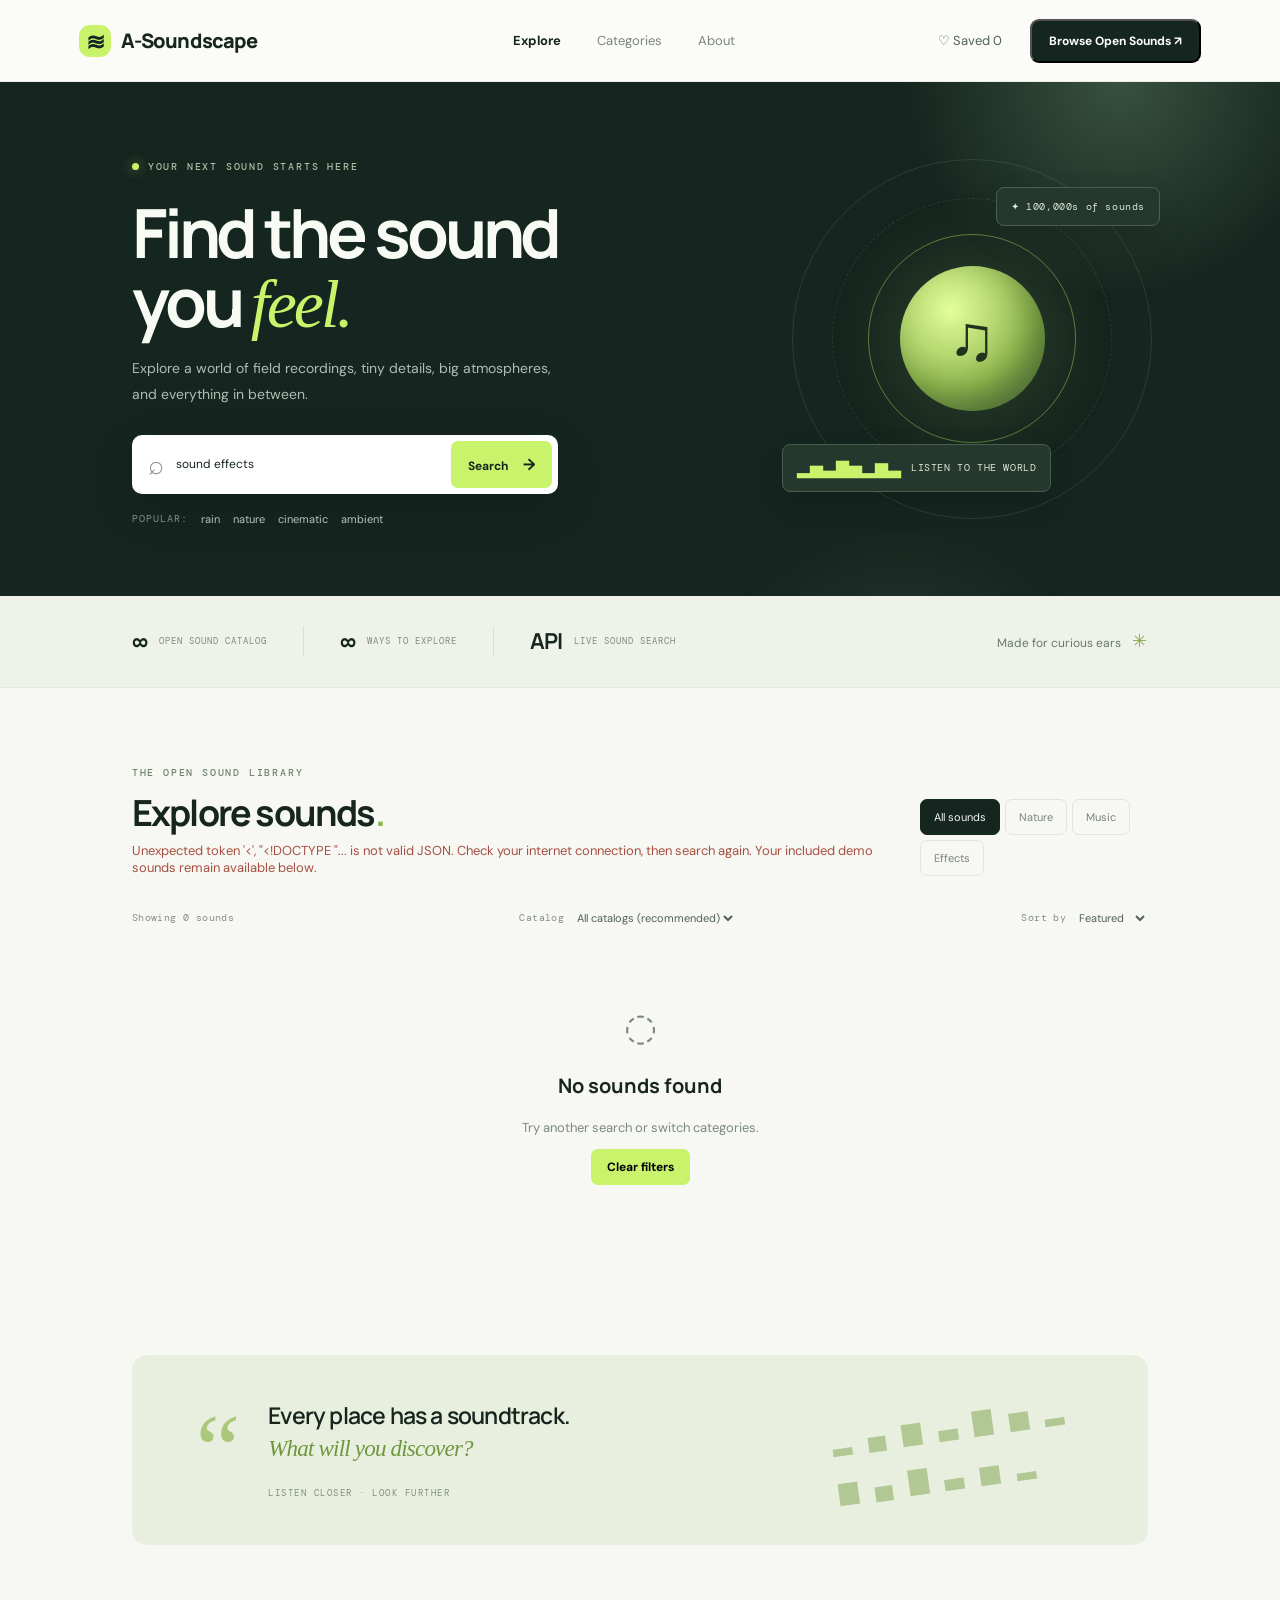
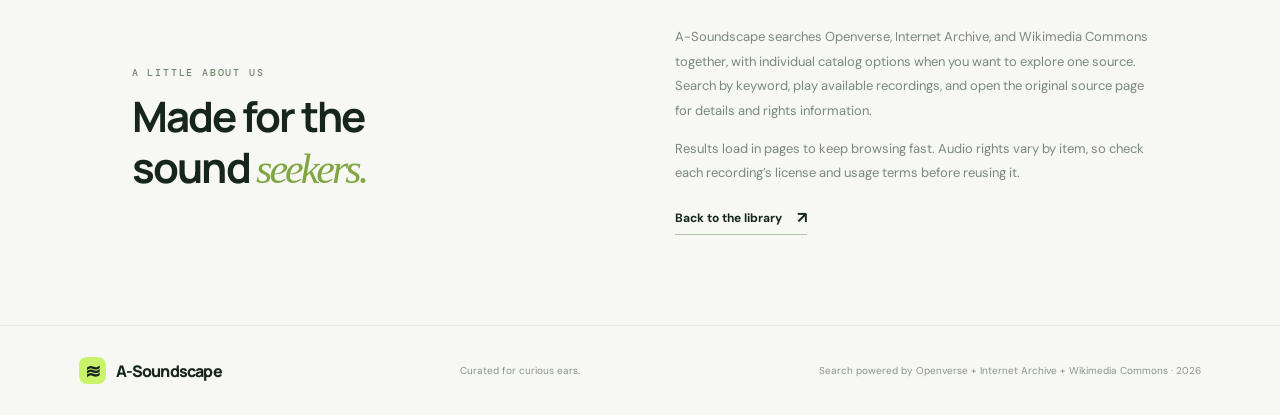
==== Sounder/index.html @ 0fb224e1 "Add files via upload" ====
<!doctype html>
<html lang="en">
<head>
<meta charset="utf-8">
<meta name="viewport" content="width=device-width,initial-scale=1">
<title>A-Soundscape — Discover sounds</title>
<meta name="description" content="A sound discovery library with playable ambient effects and audio previews.">
<link rel="stylesheet" href="style.css">
</head>
<body>
<header class="topbar">
  <a class="brand" href="#" aria-label="A-Soundscape home"><span class="brand-mark">≋</span><span>A-Soundscape</span></a>
  <nav class="nav"><a class="active" href="#explore">Explore</a><a href="#categories">Categories</a><a href="#about">About</a></nav>
  <div class="header-actions"><button class="text-btn" id="savedToggle">♡ Saved <span id="savedCount">0</span></button><button class="upload-btn" id="apiSettingsBtn" type="button">Browse Open Sounds ↗</button></div>
  <button class="menu-btn" id="menuBtn" aria-label="Toggle menu">☰</button>
</header>
<main>
  <section class="hero">
    <div class="hero-orb orb-one"></div><div class="hero-orb orb-two"></div>
    <div class="hero-copy">
      <div class="eyebrow"><span class="live-dot"></span> YOUR NEXT SOUND STARTS HERE</div>
      <h1>Find the sound<br>you <em>feel.</em></h1>
      <p>Explore a world of field recordings, tiny details, big atmospheres, and everything in between.</p>
      <form class="searchbar" id="searchForm"><span class="search-icon">⌕</span><input id="searchInput" placeholder="Search sounds, moods, places..." autocomplete="off"><button type="submit">Search <span>→</span></button></form>
      <div class="popular"><span>POPULAR:</span><button data-search="rain">rain</button><button data-search="nature">nature</button><button data-search="cinematic">cinematic</button><button data-search="ambient">ambient</button></div>
    </div>
    <div class="hero-art" aria-hidden="true">
      <div class="art-ring ring-a"></div><div class="art-ring ring-b"></div><div class="art-ring ring-c"></div>
      <div class="art-core"><span>♫</span></div>
      <div class="floating-tag tag-top">✦ 100,000s of sounds</div><div class="floating-tag tag-bottom"><span class="mini-wave">▂▅▃▇▅▂▆▃</span> LISTEN TO THE WORLD</div>
    </div>
  </section>
  <section class="stats-strip"><div><strong>∞</strong><span>OPEN SOUND CATALOG</span></div><i></i><div><strong>∞</strong><span>WAYS TO EXPLORE</span></div><i></i><div><strong>API</strong><span>LIVE SOUND SEARCH</span></div><div class="strip-note">Made for curious ears <span>✳</span></div></section>
  <section class="content-section" id="explore">
    <div class="section-heading"><div><div class="eyebrow dark-eyebrow">THE OPEN SOUND LIBRARY</div><h2 id="sectionTitle">Explore sounds<span>.</span></h2><p class="section-subtitle" id="apiStatus">Searches open-licensed audio sources through a local server — no API key required.</p></div><div class="view-controls"><button class="filter-chip selected" data-filter="all">All sounds</button><button class="filter-chip" data-filter="nature">Nature</button><button class="filter-chip" data-filter="music">Music</button><button class="filter-chip" data-filter="effects">Effects</button></div></div>
    <div class="library-toolbar"><span id="resultCount">Showing 8 sounds</span><label>Catalog <select id="sourceSelect"><option value="all">All catalogs (recommended)</option><option value="openverse">Openverse</option><option value="archive">Internet Archive</option><option value="commons">Wikimedia Commons</option></select></label><label>Sort by <select id="sortSelect"><option value="featured">Featured</option><option value="az">Name A–Z</option><option value="duration">Duration</option></select></label></div>
    <div class="sound-grid" id="soundGrid"></div>
    <div class="empty-state" id="emptyState" hidden><div>◌</div><h3>No sounds found</h3><p>Try another search or switch categories.</p><button class="reset-btn" id="resetSearch">Clear filters</button></div><div class="load-more-wrap"><button class="reset-btn" id="loadMoreBtn" hidden>Load more sounds ↓</button></div>
  </section>
  <section class="quote-banner" id="categories"><div class="quote-symbol">“</div><div><p>Every place has a soundtrack.<br><em>What will you discover?</em></p><span>LISTEN CLOSER · LOOK FURTHER</span></div><div class="quote-waves">▂ ▄ ▆ ▃ ▇ ▅ ▂ ▆ ▄ ▇ ▃ ▅ ▂</div></section>
  <section class="about-section" id="about"><div><div class="eyebrow dark-eyebrow">A LITTLE ABOUT US</div><h2>Made for the<br>sound <em>seekers.</em></h2></div><div class="about-copy"><p>A-Soundscape searches Openverse, Internet Archive, and Wikimedia Commons together, with individual catalog options when you want to explore one source. Search by keyword, play available recordings, and open the original source page for details and rights information.</p><p>Results load in pages to keep browsing fast. Audio rights vary by item, so check each recording’s license and usage terms before reusing it.</p><a href="#explore" class="inline-link">Back to the library <span>↗</span></a></div></section>
</main>
<footer><a class="brand footer-brand" href="#"><span class="brand-mark">≋</span><span>A-Soundscape</span></a><span>Curated for curious ears.</span><span>Search powered by Openverse + Internet Archive + Wikimedia Commons · 2026</span></footer>
<div class="now-playing" id="nowPlaying" aria-live="polite"><div class="np-art">♫</div><div class="np-info"><strong id="npTitle">Nothing playing</strong><span id="npMeta">Choose a sound to begin</span></div><button id="npPlay" aria-label="Play or pause">▶</button><div class="np-progress"><span id="npProgress"></span></div><button id="npClose" aria-label="Close player">×</button></div>
<div class="api-modal" id="apiModal" hidden><div class="api-dialog"><button class="api-close" id="apiClose" aria-label="Close">×</button><div class="eyebrow dark-eyebrow">LIVE CATALOG CONNECTION</div><h2>Browse <em>Open Sounds.</em></h2><p>A-Soundscape searches Openverse, Internet Archive, and Wikimedia Commons through a local server adapter. Catalogs have their own rate limits and licensing rules; no API key is required for these sources.</p><div class="api-actions"><a href="https://openverse.org/" target="_blank" rel="noopener">Explore Openverse ↗</a><button id="saveApiKey">Search catalog</button></div><small>The catalog contains many kinds of audio, not every item is a sound effect, and rights vary. Open the source item to review its license before reusing a recording.</small></div></div><script src="app.js"></script>
</body>
</html>
---- Sounder/style.css ----
@import url('https://fonts.googleapis.com/css2?family=DM+Mono:wght@400;500&family=DM+Sans:wght@400;500;600;700&family=Manrope:wght@400;500;600;700;800&display=swap');
:root{--ink:#17251f;--muted:#718078;--paper:#f7f8f4;--green:#c9f36b;--dark:#15251f;--line:#e5e9e1;--orange:#f5a878}
*{box-sizing:border-box}html{scroll-behavior:smooth}body{margin:0;background:var(--paper);color:var(--ink);font-family:'DM Sans',sans-serif}button,input,select{font:inherit}button,a{-webkit-tap-highlight-color:transparent}a{color:inherit;text-decoration:none}.topbar{height:82px;padding:0 6.2%;display:flex;align-items:center;justify-content:space-between;background:#fbfcf8;border-bottom:1px solid #edf0e9;position:sticky;top:0;z-index:20}.brand{display:flex;align-items:center;gap:10px;font:800 20px Manrope,sans-serif;letter-spacing:-.8px}.brand-mark{display:grid;place-items:center;width:32px;height:32px;border-radius:11px;background:var(--green);font-size:23px;color:var(--dark);font-weight:800}.nav{display:flex;gap:36px;margin-left:60px}.nav a{font-size:13px;color:#7a857e;transition:.2s}.nav a:hover,.nav a.active{color:var(--ink);font-weight:700}.header-actions{display:flex;align-items:center;gap:22px}.text-btn{border:0;background:none;color:#526158;font-size:13px;cursor:pointer}.upload-btn{background:var(--dark);color:white;border-radius:9px;padding:12px 17px;font-size:12px;font-weight:700}.menu-btn{display:none;background:none;border:0;font-size:22px}
.hero{position:relative;overflow:hidden;min-height:480px;background:var(--dark);color:#f8fbf4;padding:78px 10.3% 70px;display:flex;align-items:center}.hero-copy{position:relative;z-index:2;max-width:570px}.eyebrow{font:500 10px 'DM Mono',monospace;letter-spacing:1.8px;color:#a7bd9f;display:flex;align-items:center;gap:9px}.live-dot{width:7px;height:7px;border-radius:50%;background:var(--green);box-shadow:0 0 12px #c9f36b88}.hero h1{font:700 clamp(48px,5.3vw,72px)/1.02 Manrope,sans-serif;letter-spacing:-4px;margin:25px 0 17px}.hero h1 em,.about-section h2 em{font-family:Georgia,serif;font-weight:400;color:var(--green);letter-spacing:-3px}.hero-copy>p{font-size:14px;line-height:1.8;color:#b1bdb4;max-width:425px;margin:0 0 28px}.searchbar{display:flex;align-items:center;background:#fff;border-radius:10px;padding:6px 6px 6px 16px;width:min(510px,100%);box-shadow:0 15px 50px #0002}.search-icon{font-size:27px;color:#8a968e;line-height:1;margin-right:10px}.searchbar input{min-width:0;flex:1;border:0;outline:0;color:var(--ink);font-size:12px}.searchbar input::placeholder{color:#9ba49e}.searchbar button{border:0;background:var(--green);border-radius:7px;padding:13px 17px;font-weight:700;font-size:12px;color:var(--dark);cursor:pointer}.searchbar button span{padding-left:12px;font-size:16px}.popular{display:flex;align-items:center;gap:13px;margin-top:18px;flex-wrap:wrap}.popular span{font:10px 'DM Mono',monospace;color:#7f9285;letter-spacing:1px}.popular button{border:0;background:none;color:#b6c4b8;padding:0;font-size:11px;cursor:pointer}.popular button:hover{color:var(--green)}.hero-art{position:absolute;right:10%;top:50%;transform:translateY(-50%);width:360px;height:360px;border-radius:50%;display:grid;place-items:center}.hero-orb{position:absolute;border-radius:50%;filter:blur(1px)}.orb-one{width:440px;height:440px;right:-60px;top:-220px;background:radial-gradient(circle,#38513f 0,transparent 70%)}.orb-two{width:400px;height:400px;right:14%;bottom:-320px;background:radial-gradient(circle,#273c32 0,transparent 70%)}.art-ring{position:absolute;border:1px solid #7d967c35;border-radius:50%;width:100%;height:100%;animation:rotate 30s linear infinite}.ring-b{width:78%;height:78%;border-style:dashed;animation-direction:reverse;animation-duration:40s}.ring-c{width:58%;height:58%;border-color:#c9f36b66}.art-core{width:145px;height:145px;border-radius:50%;display:grid;place-items:center;background:radial-gradient(circle at 35% 30%,#e3ff9b,#91b94f 58%,#456a36);box-shadow:0 0 80px #c9f36b2b,inset -15px -17px 30px #263c1f55;color:#23321d;font-size:64px}.floating-tag{position:absolute;background:#24382d;border:1px solid #4a5f4e;border-radius:8px;padding:12px 14px;font:10px 'DM Mono',monospace;letter-spacing:.6px;color:#dce7d8;box-shadow:0 12px 30px #0002}.tag-top{top:28px;right:-8px}.tag-bottom{bottom:27px;left:-10px;display:flex;align-items:center;gap:10px}.mini-wave{color:var(--green);font-size:17px;letter-spacing:0}@keyframes rotate{to{transform:rotate(360deg)}}
.stats-strip{min-height:92px;padding:20px 10.3%;display:flex;align-items:center;gap:36px;background:#eef2e9;border-bottom:1px solid #e5eae0}.stats-strip>div:not(.strip-note){display:flex;align-items:center;gap:12px}.stats-strip strong{font:700 22px Manrope,sans-serif;letter-spacing:-1px}.stats-strip span{font:9px 'DM Mono',monospace;letter-spacing:1px;color:#7e8b7f}.stats-strip i{height:30px;width:1px;background:#d8dfd4}.strip-note{margin-left:auto;color:#68786b;font-size:12px}.strip-note span{font-size:18px;color:#86aa44;margin-left:8px}
.content-section{padding:78px 10.3% 82px}.section-heading{display:flex;justify-content:space-between;align-items:end;gap:30px}.dark-eyebrow{color:#71836f}.section-heading h2,.about-section h2{font:700 36px/1.2 Manrope,sans-serif;letter-spacing:-1.8px;margin:12px 0 8px}.section-heading h2 span{color:#8db84c}.section-subtitle{color:#87928a;font-size:13px;margin:0}.view-controls{display:flex;gap:5px;flex-wrap:wrap}.filter-chip{border:1px solid #e0e6dc;background:transparent;border-radius:7px;padding:10px 13px;font-size:11px;color:#78847a;cursor:pointer;transition:.2s}.filter-chip.selected,.filter-chip:hover{background:var(--dark);border-color:var(--dark);color:#f5f8f0}.library-toolbar{display:flex;justify-content:space-between;align-items:center;margin:34px 0 16px;color:#849087;font:10px 'DM Mono',monospace;letter-spacing:.4px}.library-toolbar label{display:flex;align-items:center;gap:9px}.library-toolbar select{background:transparent;border:0;color:#526057;font:11px 'DM Sans',sans-serif;outline:0;cursor:pointer}.sound-grid{display:grid;grid-template-columns:repeat(4,minmax(0,1fr));gap:17px}.sound-card{min-width:0;background:#fff;border:1px solid #e9ede6;border-radius:12px;overflow:hidden;transition:transform .25s,box-shadow .25s,border-color .25s}.sound-card:hover{transform:translateY(-4px);box-shadow:0 15px 35px #17251f0c;border-color:#d6e0ce}.sound-art{height:130px;position:relative;display:grid;place-items:center;overflow:hidden;background:var(--artbg,#e5efdc)}.sound-art:before,.sound-art:after{content:"";position:absolute;border-radius:50%;border:1px solid #ffffff65;width:125px;height:125px}.sound-art:after{width:88px;height:88px}.art-icon{position:relative;z-index:1;width:58px;height:58px;border-radius:50%;display:grid;place-items:center;background:#ffffffa6;backdrop-filter:blur(6px);font-size:24px;color:#344638;box-shadow:0 8px 20px #1b2a1a10}.card-top{position:absolute;z-index:2;top:11px;left:11px;right:11px;display:flex;justify-content:space-between;align-items:center}.category-label{background:#ffffffbb;padding:5px 7px;border-radius:4px;color:#455a49;font:9px 'DM Mono',monospace;text-transform:uppercase;letter-spacing:.5px}.save-btn{border:0;background:#ffffffbb;width:27px;height:27px;border-radius:50%;font-size:17px;line-height:1;color:#6f7e70;cursor:pointer}.save-btn.saved{color:#df745a;background:white}.play-btn{position:absolute;z-index:2;bottom:10px;right:11px;border:0;background:var(--dark);color:white;border-radius:50%;width:33px;height:33px;font-size:12px;cursor:pointer;box-shadow:0 5px 14px #0002;transition:.2s}.play-btn:hover{transform:scale(1.08);background:#344a3b}.sound-card.playing .play-btn{background:#9bc94f;color:#1b2a1a}.sound-card.playing .sound-art:before{animation:pulse 2s ease-out infinite}.sound-card.playing .sound-art:after{animation:pulse 2s .5s ease-out infinite}@keyframes pulse{0%{transform:scale(.7);opacity:.8}100%{transform:scale(1.55);opacity:0}}.sound-details{padding:15px 14px 13px}.sound-title{font:700 14px Manrope,sans-serif;letter-spacing:-.3px;margin:0 0 6px;white-space:nowrap;overflow:hidden;text-overflow:ellipsis}.sound-description{font-size:11px;line-height:1.55;color:#8b968d;margin:0;min-height:34px}.card-meta{display:flex;align-items:center;justify-content:space-between;border-top:1px solid #eff1ed;margin-top:14px;padding-top:11px;color:#879187;font:9px 'DM Mono',monospace}.card-meta span:last-child{color:#65766a}.empty-state{text-align:center;padding:60px 20px;color:#7b897e}.empty-state>div{font-size:38px}.empty-state h3{color:var(--ink);font:700 20px Manrope,sans-serif}.empty-state p{font-size:13px}.reset-btn{border:0;background:var(--green);padding:10px 16px;border-radius:7px;font-size:12px;font-weight:700;cursor:pointer}
.quote-banner{margin:0 10.3% 80px;background:#e9efdf;border-radius:15px;min-height:190px;padding:34px 5%;display:flex;align-items:center;gap:28px;overflow:hidden;position:relative}.quote-symbol{font:100px Georgia,serif;color:#aac87b;line-height:.8}.quote-banner p{font:600 23px/1.4 Manrope,sans-serif;letter-spacing:-.8px;margin:0 0 15px}.quote-banner p em{font-family:Georgia,serif;font-weight:400;color:#6f963e}.quote-banner span{font:9px 'DM Mono',monospace;letter-spacing:1.5px;color:#7f9074}.quote-waves{margin-left:auto;color:#a5bf82;font-size:25px;letter-spacing:5px;max-width:250px;line-height:2;opacity:.8;transform:rotate(-8deg)}
.about-section{padding:0 10.3% 90px;display:grid;grid-template-columns:1fr 1fr;gap:70px;align-items:center}.about-section h2{font-size:42px;margin-bottom:0}.about-section h2 em{color:#7fa643}.about-copy p{font-size:13px;line-height:1.9;color:#7a887e;margin:0 0 13px}.inline-link{display:inline-flex;gap:15px;align-items:center;margin-top:8px;font-size:12px;font-weight:700;border-bottom:1px solid #b5c4ac;padding-bottom:6px}.inline-link span{font-size:16px}footer{min-height:90px;border-top:1px solid #e6eae2;padding:24px 6.2%;display:flex;align-items:center;justify-content:space-between;color:#89948a;font-size:10px}.footer-brand{font-size:16px;color:var(--ink)}.footer-brand .brand-mark{width:27px;height:27px;font-size:19px;border-radius:8px}.now-playing{position:fixed;z-index:30;left:50%;bottom:18px;transform:translate(-50%,150%);opacity:0;pointer-events:none;width:min(560px,calc(100% - 28px));display:flex;align-items:center;gap:13px;padding:12px 14px;background:#17251f;color:white;border:1px solid #405246;border-radius:12px;box-shadow:0 20px 60px #101b1570;transition:transform .35s,opacity .35s}.now-playing.visible{transform:translate(-50%,0);opacity:1;pointer-events:auto}.np-art{width:39px;height:39px;border-radius:8px;display:grid;place-items:center;background:#c9f36b;color:#20301d;font-size:22px}.np-info{display:flex;flex-direction:column;gap:4px;min-width:0;width:150px}.np-info strong{font:600 12px Manrope,sans-serif;white-space:nowrap;overflow:hidden;text-overflow:ellipsis}.np-info span{font-size:10px;color:#a7b6a9}.now-playing button{border:0;cursor:pointer}.np-info~button{width:30px;height:30px;border-radius:50%;background:#2b3e31;color:white}.np-progress{height:3px;flex:1;background:#415146;border-radius:5px;overflow:hidden}.np-progress span{display:block;width:0;height:100%;background:var(--green)}#npClose{background:transparent;color:#a8b7a9;font-size:22px;width:22px}
@media(max-width:1050px){.hero{padding-left:7%;padding-right:7%}.hero-art{right:4%;width:300px;height:300px;opacity:.85}.content-section{padding-left:7%;padding-right:7%}.sound-grid{grid-template-columns:repeat(3,minmax(0,1fr))}.stats-strip{padding-left:7%;padding-right:7%}.quote-banner{margin-left:7%;margin-right:7%}.about-section{padding-left:7%;padding-right:7%}.nav{margin-left:10px;gap:20px}}
@media(max-width:760px){.topbar{height:68px;padding:0 5%}.nav{display:none;position:absolute;top:67px;left:0;right:0;background:#fbfcf8;padding:20px 6%;margin:0;border-bottom:1px solid var(--line);flex-direction:column;gap:18px}.nav.open{display:flex}.header-actions{margin-left:auto;margin-right:15px;gap:10px}.text-btn{font-size:11px}.upload-btn{padding:10px 11px;font-size:11px}.menu-btn{display:block}.hero{min-height:530px;padding:65px 6% 55px;align-items:flex-start}.hero-copy{max-width:100%}.hero h1{font-size:58px;letter-spacing:-3px}.hero-copy>p{max-width:420px}.hero-art{width:210px;height:210px;right:-65px;top:auto;bottom:-50px;transform:none;opacity:.38}.art-core{width:95px;height:95px;font-size:40px}.floating-tag{display:none}.stats-strip{padding:18px 6%;gap:15px;flex-wrap:wrap}.stats-strip strong{font-size:18px}.stats-strip span{font-size:8px}.stats-strip i{height:24px}.strip-note{display:none}.content-section{padding:58px 5%}.section-heading{align-items:flex-start;flex-direction:column;gap:22px}.section-heading h2{font-size:31px}.view-controls{width:100%}.filter-chip{padding:9px 10px}.sound-grid{grid-template-columns:repeat(2,minmax(0,1fr));gap:12px}.sound-art{height:115px}.sound-details{padding:12px 11px}.sound-title{font-size:12px}.sound-description{font-size:10px}.card-meta{font-size:8px}.quote-banner{margin:0 5% 60px;padding:28px 22px;gap:13px;min-height:160px}.quote-symbol{font-size:65px}.quote-banner p{font-size:18px}.quote-waves{display:none}.about-section{padding:0 6% 65px;grid-template-columns:1fr;gap:20px}.about-section h2{font-size:36px}footer{padding:22px 5%;gap:10px;flex-wrap:wrap}footer>span:last-child{display:none}.now-playing{bottom:10px}}
@media(max-width:390px){.hero h1{font-size:50px}.header-actions .text-btn{display:none}.sound-grid{gap:9px}.sound-art{height:100px}.card-meta{letter-spacing:-.3px}.stats-strip{gap:10px}.stats-strip>div:not(.strip-note){gap:7px}.stats-strip span{letter-spacing:.3px}}

/* A-Soundscape API connection */
.api-modal[hidden]{display:none}.api-modal{position:fixed;inset:0;z-index:100;background:#101b15b8;display:grid;place-items:center;padding:18px;backdrop-filter:blur(5px)}.api-dialog{position:relative;width:min(480px,100%);background:#fbfcf8;border-radius:18px;padding:32px;box-shadow:0 30px 100px #0004}.api-close{position:absolute;right:17px;top:13px;border:0;background:transparent;font-size:28px;color:#6d7b70;cursor:pointer}.api-dialog h2{font:700 30px Manrope,sans-serif;letter-spacing:-1.5px;margin:14px 0}.api-dialog h2 em{font-family:Georgia,serif;font-weight:400;color:#7fa643}.api-dialog p,.api-dialog small{font-size:12px;line-height:1.7;color:#758278}.api-dialog label{display:block;margin:20px 0 8px;font-size:11px;font-weight:700}.api-dialog input{width:100%;padding:13px;border:1px solid #dfe6db;border-radius:8px;background:white;outline-color:#9bc94f;font-size:12px}.api-actions{display:flex;align-items:center;justify-content:space-between;gap:10px;margin:14px 0 18px}.api-actions a{font-size:11px;color:#597d35;text-decoration:underline}.api-actions button{border:0;border-radius:7px;padding:12px 19px;background:#17251f;color:white;font-size:12px;font-weight:700;cursor:pointer}.sound-card.remote .category-label{max-width:80%;overflow:hidden;text-overflow:ellipsis}.sound-card.remote .sound-art:before{animation:none}.sound-card.remote .card-meta span:last-child{max-width:72%;overflow:hidden;text-overflow:ellipsis;white-space:nowrap}.sound-art.remote-art:before{border-style:dashed}.sound-art.remote-art .art-icon{font-size:20px}.api-error{color:#a74f3f!important}

.load-more-wrap{display:flex;justify-content:center;padding:28px 0 0}.load-more-wrap button{background:var(--dark);color:#fff;border:0}.load-more-wrap button:disabled{opacity:.6;cursor:wait}

.source-link{color:#65766a;text-decoration:none}.source-link:hover{color:#385d3d;text-decoration:underline}
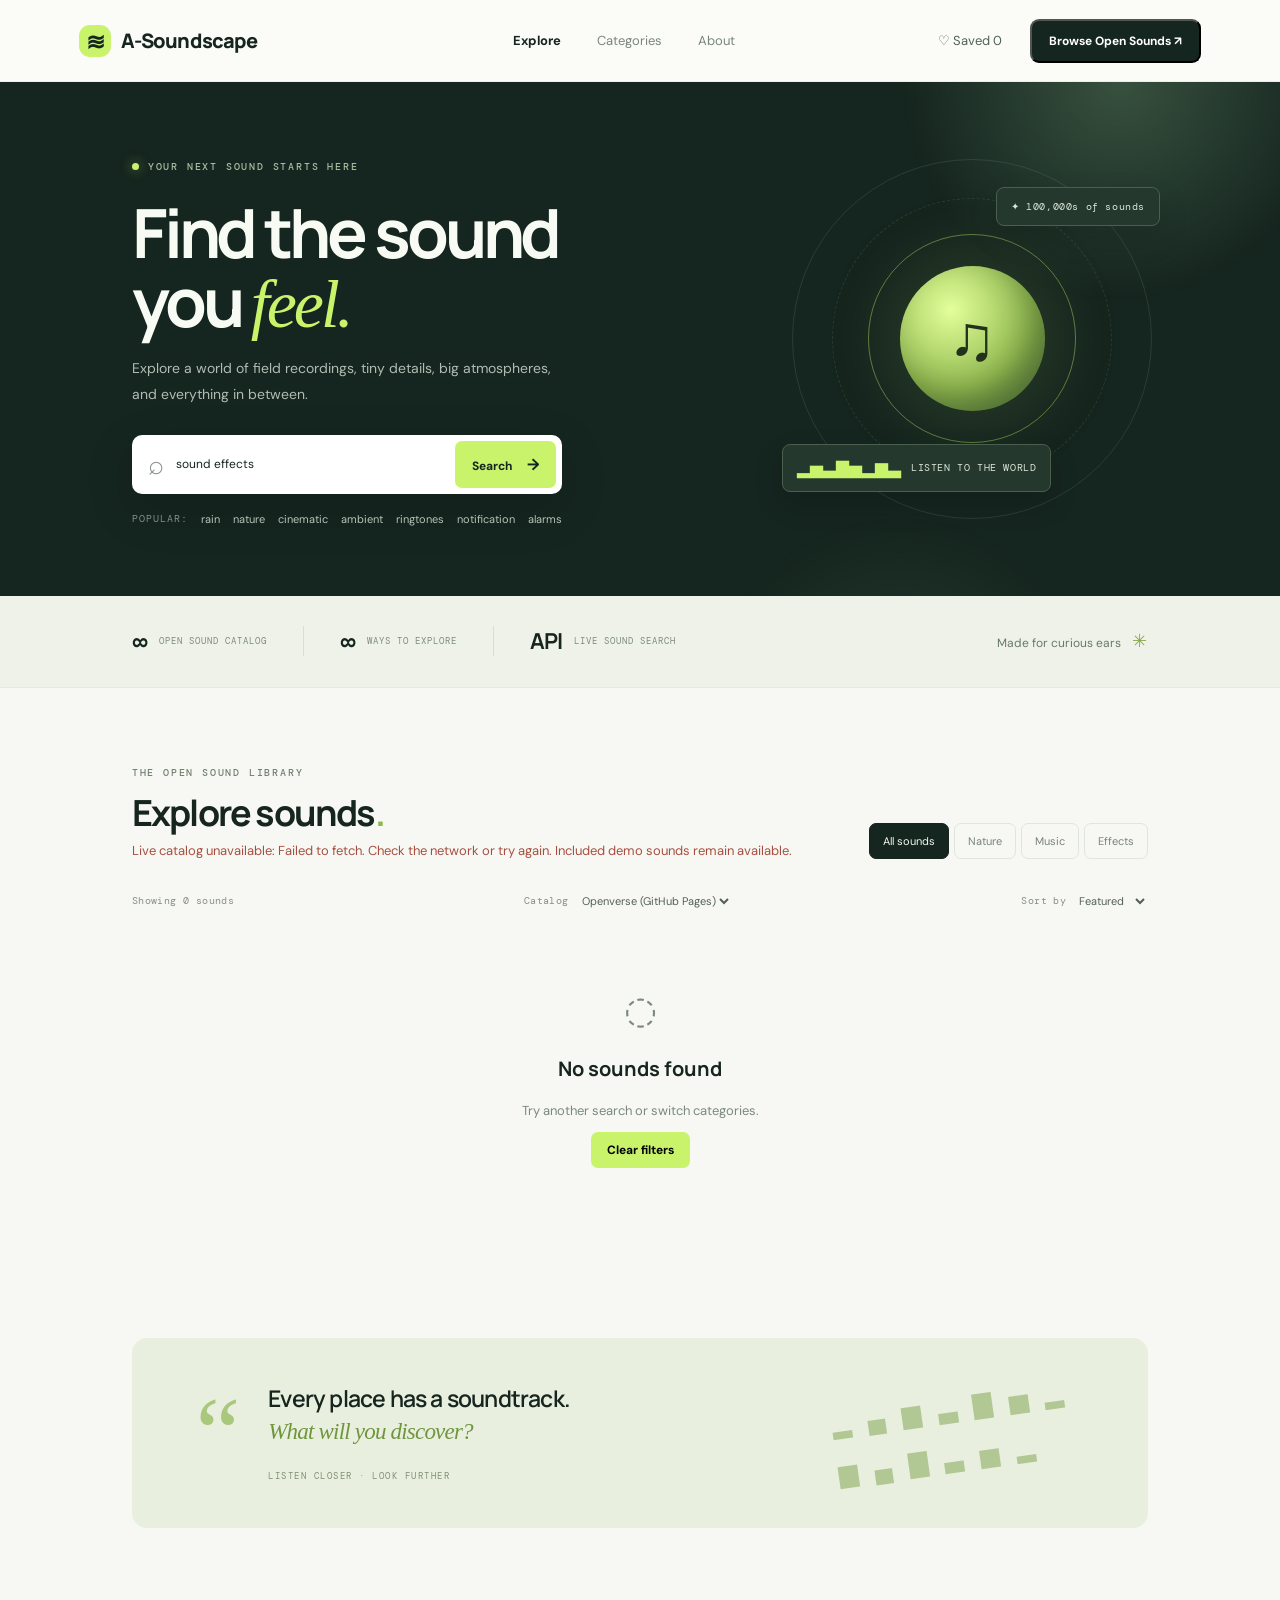
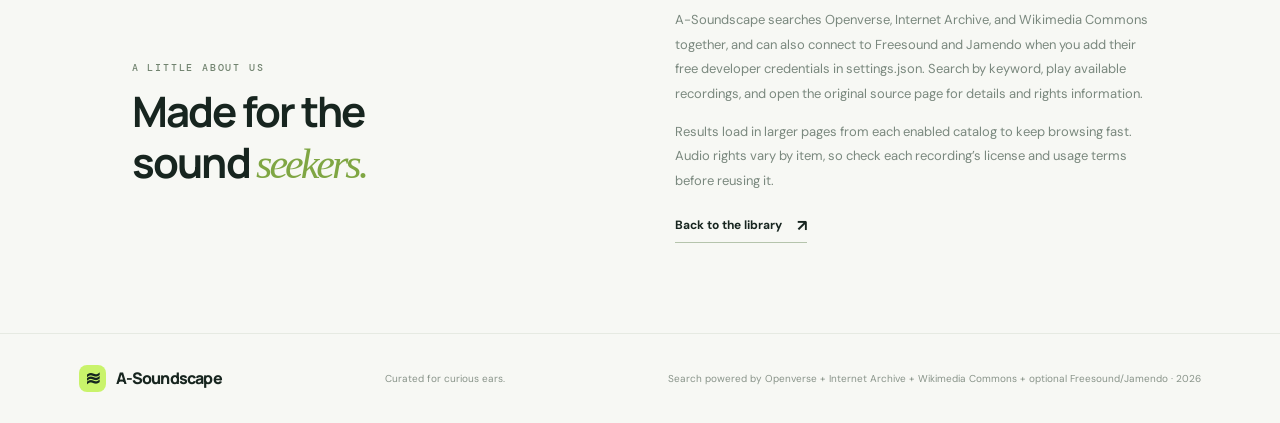
==== commit 6e335310: "Add files via upload" ====
--- a/Sounder/index.html
+++ b/Sounder/index.html
@@ -5,6 +5,7 @@
 <meta name="viewport" content="width=device-width,initial-scale=1">
 <title>A-Soundscape — Discover sounds</title>
 <meta name="description" content="A sound discovery library with playable ambient effects and audio previews.">
+<link rel="icon" href="favicon.ico">
 <link rel="stylesheet" href="style.css">
 </head>
 <body>
@@ -22,7 +23,7 @@
       <h1>Find the sound<br>you <em>feel.</em></h1>
       <p>Explore a world of field recordings, tiny details, big atmospheres, and everything in between.</p>
       <form class="searchbar" id="searchForm"><span class="search-icon">⌕</span><input id="searchInput" placeholder="Search sounds, moods, places..." autocomplete="off"><button type="submit">Search <span>→</span></button></form>
-      <div class="popular"><span>POPULAR:</span><button data-search="rain">rain</button><button data-search="nature">nature</button><button data-search="cinematic">cinematic</button><button data-search="ambient">ambient</button></div>
+      <div class="popular"><span>POPULAR:</span><button data-search="rain">rain</button><button data-search="nature">nature</button><button data-search="cinematic">cinematic</button><button data-search="ambient">ambient</button><button data-search="ringtones">ringtones</button><button data-search="notification sound">notification</button><button data-search="alarm sound">alarms</button></div>
     </div>
     <div class="hero-art" aria-hidden="true">
       <div class="art-ring ring-a"></div><div class="art-ring ring-b"></div><div class="art-ring ring-c"></div>
@@ -32,16 +33,16 @@
   </section>
   <section class="stats-strip"><div><strong>∞</strong><span>OPEN SOUND CATALOG</span></div><i></i><div><strong>∞</strong><span>WAYS TO EXPLORE</span></div><i></i><div><strong>API</strong><span>LIVE SOUND SEARCH</span></div><div class="strip-note">Made for curious ears <span>✳</span></div></section>
   <section class="content-section" id="explore">
-    <div class="section-heading"><div><div class="eyebrow dark-eyebrow">THE OPEN SOUND LIBRARY</div><h2 id="sectionTitle">Explore sounds<span>.</span></h2><p class="section-subtitle" id="apiStatus">Searches open-licensed audio sources through a local server — no API key required.</p></div><div class="view-controls"><button class="filter-chip selected" data-filter="all">All sounds</button><button class="filter-chip" data-filter="nature">Nature</button><button class="filter-chip" data-filter="music">Music</button><button class="filter-chip" data-filter="effects">Effects</button></div></div>
-    <div class="library-toolbar"><span id="resultCount">Showing 8 sounds</span><label>Catalog <select id="sourceSelect"><option value="all">All catalogs (recommended)</option><option value="openverse">Openverse</option><option value="archive">Internet Archive</option><option value="commons">Wikimedia Commons</option></select></label><label>Sort by <select id="sortSelect"><option value="featured">Featured</option><option value="az">Name A–Z</option><option value="duration">Duration</option></select></label></div>
+    <div class="section-heading"><div><div class="eyebrow dark-eyebrow">THE OPEN SOUND LIBRARY</div><h2 id="sectionTitle">Explore sounds<span>.</span></h2><p class="section-subtitle" id="apiStatus">GitHub Pages mode searches Openverse directly. Other catalogs require a separately hosted backend.</p></div><div class="view-controls"><button class="filter-chip selected" data-filter="all">All sounds</button><button class="filter-chip" data-filter="nature">Nature</button><button class="filter-chip" data-filter="music">Music</button><button class="filter-chip" data-filter="effects">Effects</button></div></div>
+    <div class="library-toolbar"><span id="resultCount">Showing 8 sounds</span><label>Catalog <select id="sourceSelect"><option value="openverse">Openverse (GitHub Pages)</option></select></label><label>Sort by <select id="sortSelect"><option value="featured">Featured</option><option value="az">Name A–Z</option><option value="duration">Duration</option></select></label></div>
     <div class="sound-grid" id="soundGrid"></div>
     <div class="empty-state" id="emptyState" hidden><div>◌</div><h3>No sounds found</h3><p>Try another search or switch categories.</p><button class="reset-btn" id="resetSearch">Clear filters</button></div><div class="load-more-wrap"><button class="reset-btn" id="loadMoreBtn" hidden>Load more sounds ↓</button></div>
   </section>
   <section class="quote-banner" id="categories"><div class="quote-symbol">“</div><div><p>Every place has a soundtrack.<br><em>What will you discover?</em></p><span>LISTEN CLOSER · LOOK FURTHER</span></div><div class="quote-waves">▂ ▄ ▆ ▃ ▇ ▅ ▂ ▆ ▄ ▇ ▃ ▅ ▂</div></section>
-  <section class="about-section" id="about"><div><div class="eyebrow dark-eyebrow">A LITTLE ABOUT US</div><h2>Made for the<br>sound <em>seekers.</em></h2></div><div class="about-copy"><p>A-Soundscape searches Openverse, Internet Archive, and Wikimedia Commons together, with individual catalog options when you want to explore one source. Search by keyword, play available recordings, and open the original source page for details and rights information.</p><p>Results load in pages to keep browsing fast. Audio rights vary by item, so check each recording’s license and usage terms before reusing it.</p><a href="#explore" class="inline-link">Back to the library <span>↗</span></a></div></section>
+  <section class="about-section" id="about"><div><div class="eyebrow dark-eyebrow">A LITTLE ABOUT US</div><h2>Made for the<br>sound <em>seekers.</em></h2></div><div class="about-copy"><p>A-Soundscape searches Openverse, Internet Archive, and Wikimedia Commons together, and can also connect to Freesound and Jamendo when you add their free developer credentials in settings.json. Search by keyword, play available recordings, and open the original source page for details and rights information.</p><p>Results load in larger pages from each enabled catalog to keep browsing fast. Audio rights vary by item, so check each recording’s license and usage terms before reusing it.</p><a href="#explore" class="inline-link">Back to the library <span>↗</span></a></div></section>
 </main>
-<footer><a class="brand footer-brand" href="#"><span class="brand-mark">≋</span><span>A-Soundscape</span></a><span>Curated for curious ears.</span><span>Search powered by Openverse + Internet Archive + Wikimedia Commons · 2026</span></footer>
+<footer><a class="brand footer-brand" href="#"><span class="brand-mark">≋</span><span>A-Soundscape</span></a><span>Curated for curious ears.</span><span>Search powered by Openverse + Internet Archive + Wikimedia Commons + optional Freesound/Jamendo · 2026</span></footer>
 <div class="now-playing" id="nowPlaying" aria-live="polite"><div class="np-art">♫</div><div class="np-info"><strong id="npTitle">Nothing playing</strong><span id="npMeta">Choose a sound to begin</span></div><button id="npPlay" aria-label="Play or pause">▶</button><div class="np-progress"><span id="npProgress"></span></div><button id="npClose" aria-label="Close player">×</button></div>
-<div class="api-modal" id="apiModal" hidden><div class="api-dialog"><button class="api-close" id="apiClose" aria-label="Close">×</button><div class="eyebrow dark-eyebrow">LIVE CATALOG CONNECTION</div><h2>Browse <em>Open Sounds.</em></h2><p>A-Soundscape searches Openverse, Internet Archive, and Wikimedia Commons through a local server adapter. Catalogs have their own rate limits and licensing rules; no API key is required for these sources.</p><div class="api-actions"><a href="https://openverse.org/" target="_blank" rel="noopener">Explore Openverse ↗</a><button id="saveApiKey">Search catalog</button></div><small>The catalog contains many kinds of audio, not every item is a sound effect, and rights vary. Open the source item to review its license before reusing a recording.</small></div></div><script src="app.js"></script>
+<div class="api-modal" id="apiModal" hidden><div class="api-dialog"><button class="api-close" id="apiClose" aria-label="Close">×</button><div class="eyebrow dark-eyebrow">LIVE CATALOG CONNECTION</div><h2>Browse <em>Open Sounds.</em></h2><p>On GitHub Pages, A-Soundscape searches Openverse directly from your browser. To combine Internet Archive, Wikimedia Commons, Freesound, and Jamendo, deploy the Python backend separately. Catalogs have their own rate limits and licensing rules.</p><div class="api-actions"><a href="https://openverse.org/" target="_blank" rel="noopener">Openverse ↗</a><a href="https://freesound.org/" target="_blank" rel="noopener">Freesound ↗</a><a href="https://archive.org/details/audio" target="_blank" rel="noopener">Internet Archive ↗</a><a href="https://commons.wikimedia.org/wiki/Category:Audio_files" target="_blank" rel="noopener">Wikimedia ↗</a><a href="https://www.jamendo.com/" target="_blank" rel="noopener">Jamendo ↗</a><a href="https://mixkit.co/free-sound-effects/" target="_blank" rel="noopener">Mixkit ↗</a><a href="https://pixabay.com/sound-effects/" target="_blank" rel="noopener">Pixabay ↗</a><a href="https://sound-effects.bbcrewind.co.uk/" target="_blank" rel="noopener">BBC Sound Effects ↗</a><a href="https://soundbible.com/" target="_blank" rel="noopener">SoundBible ↗</a><button id="saveApiKey">Search catalog</button></div><small>The catalog contains many kinds of audio, not every item is a sound effect, and rights vary. Open the source item to review its license before reusing a recording.</small></div></div><script src="app.js"></script>
 </body>
 </html>
